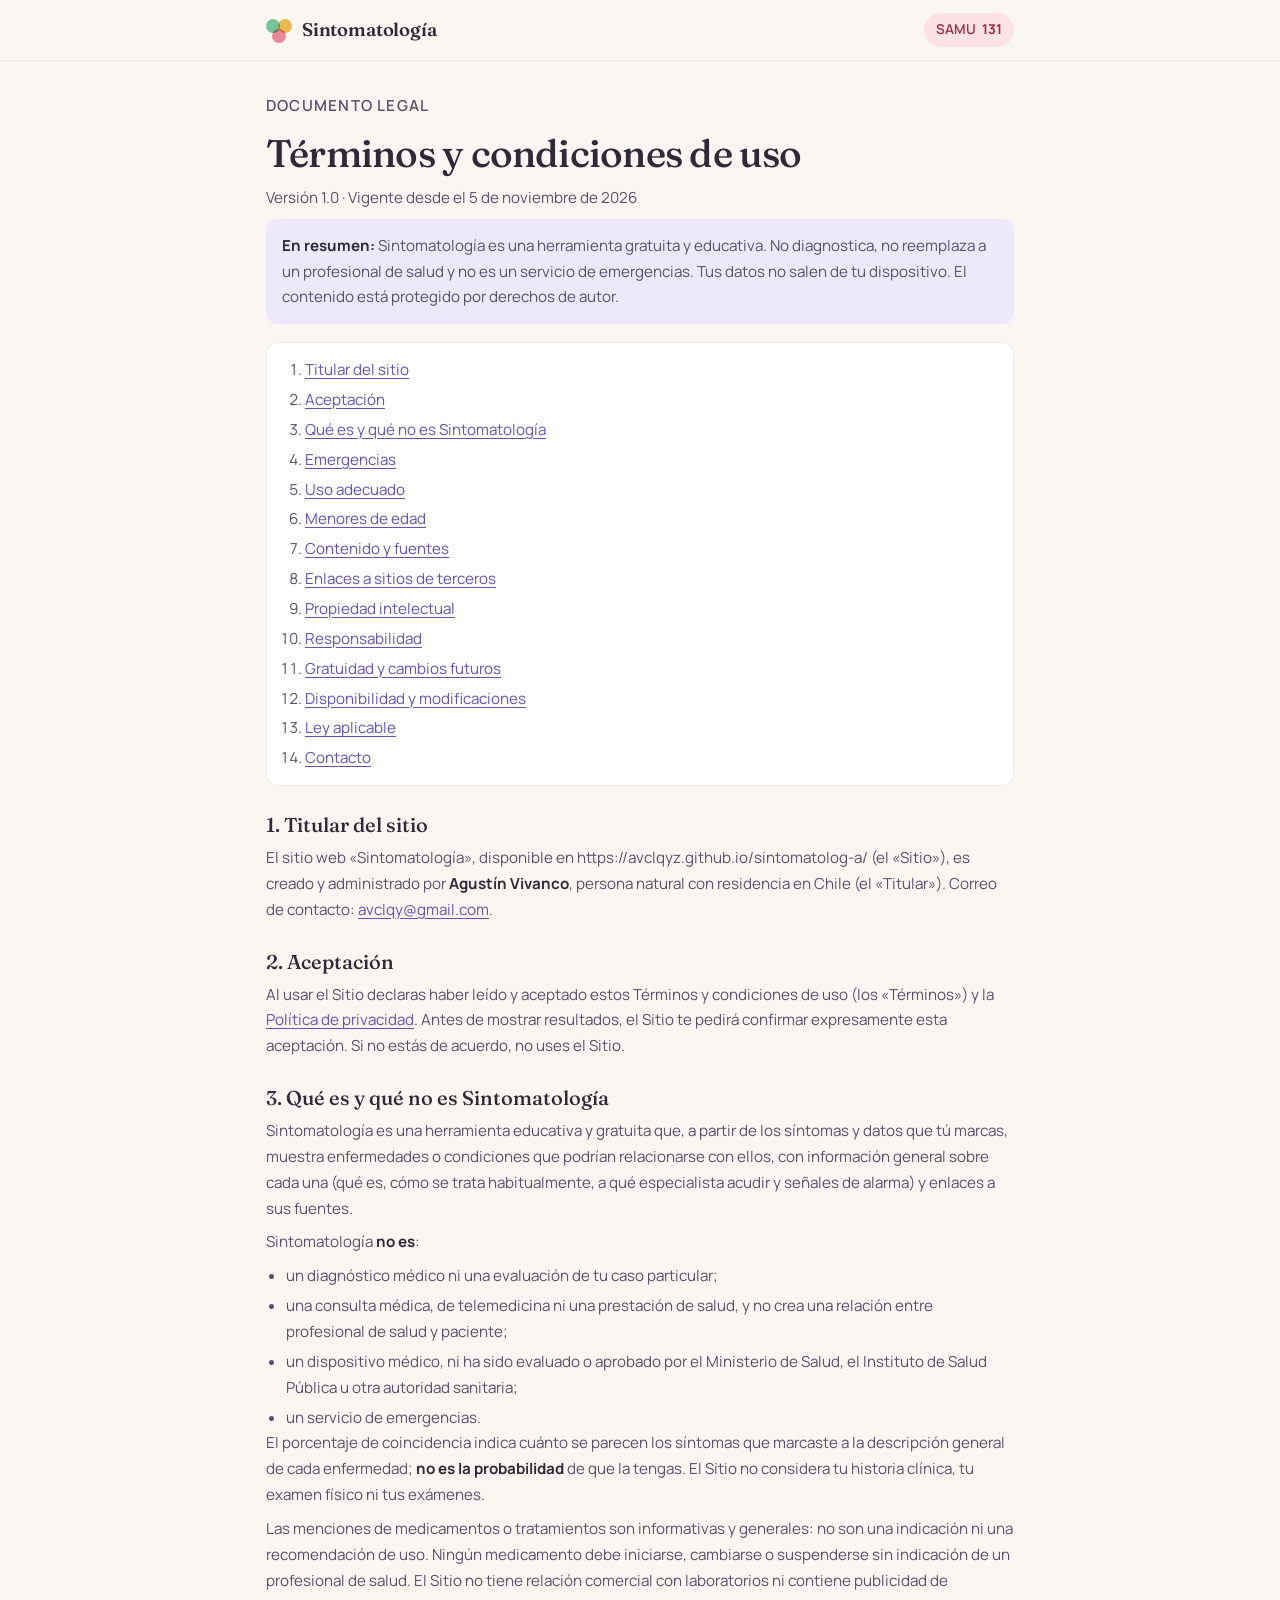
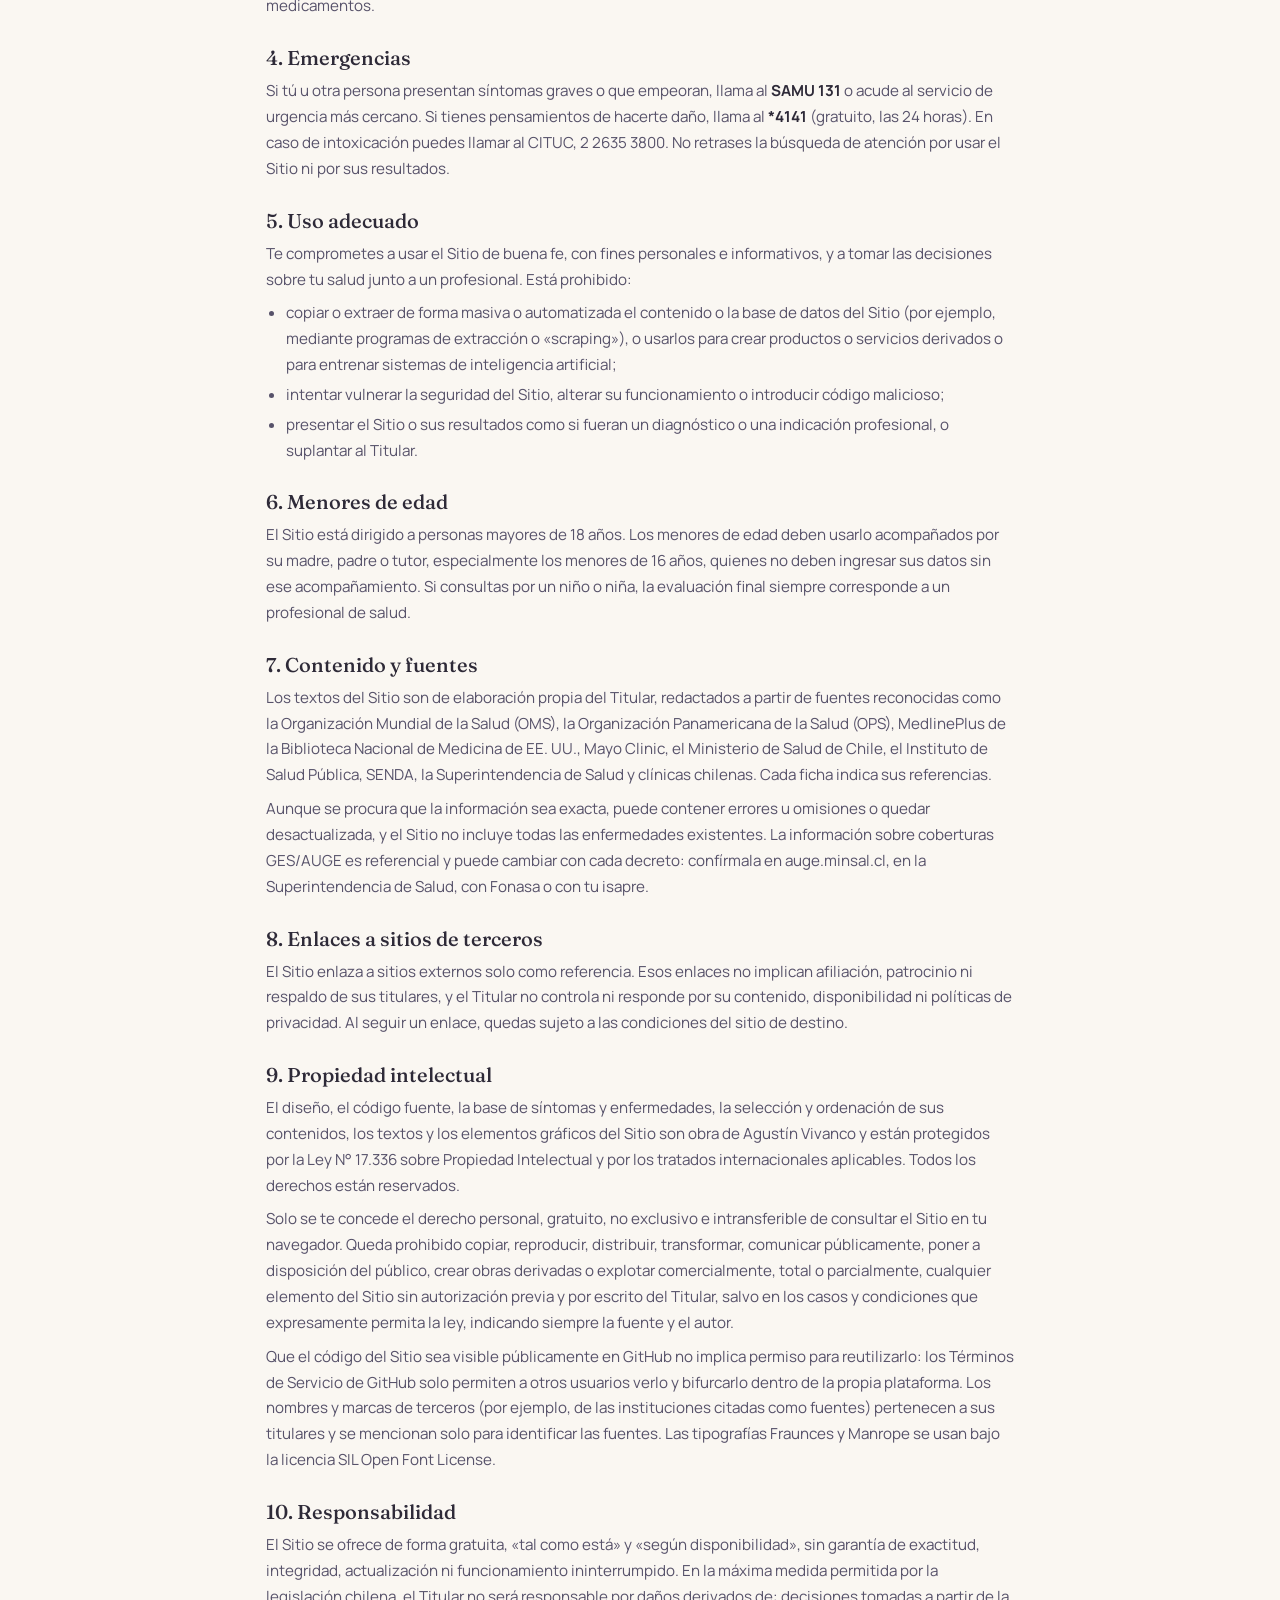
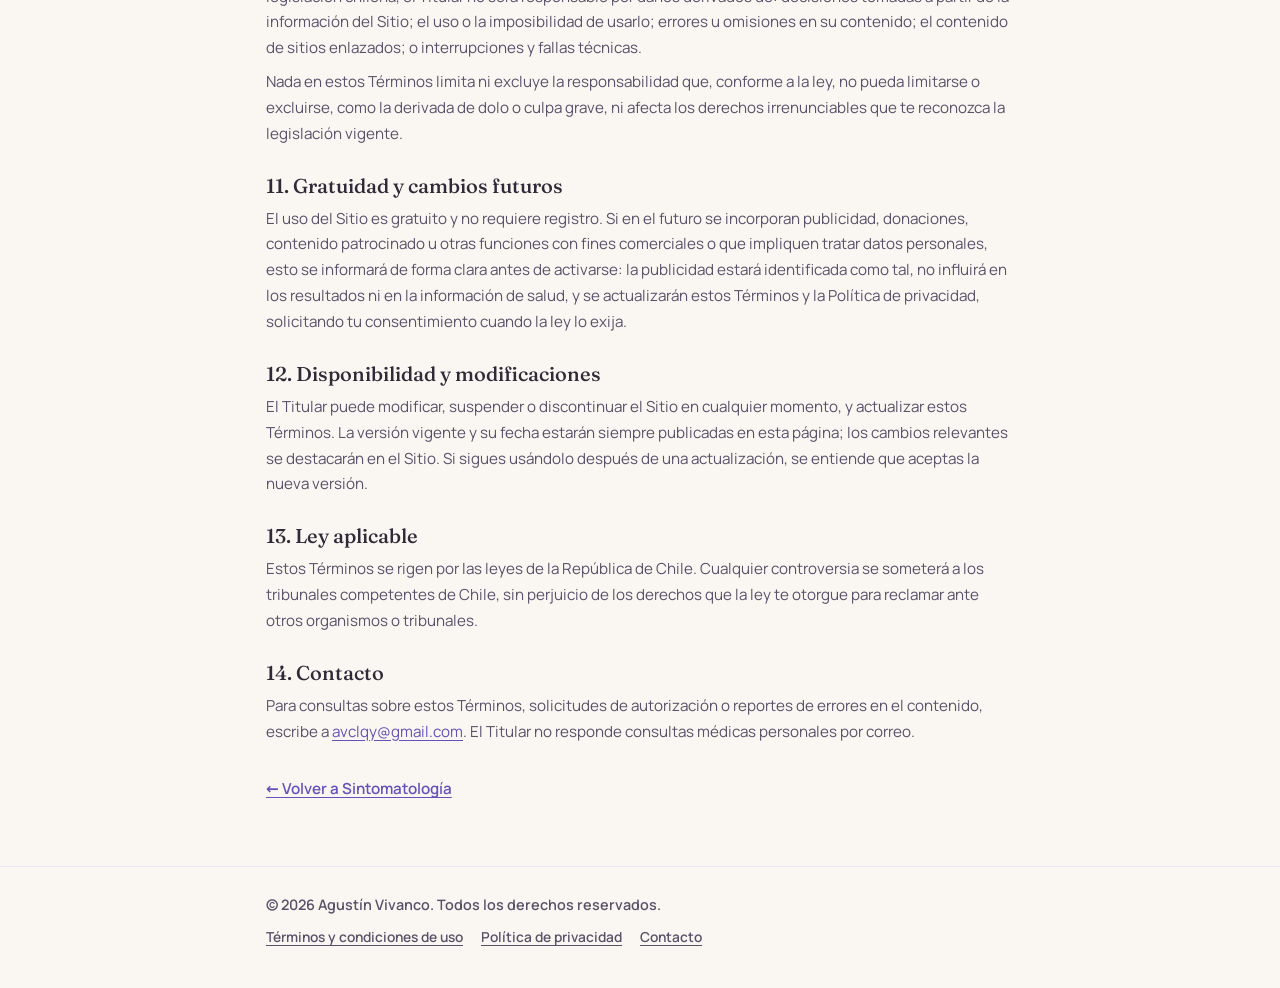
==== terminos.html @ ac4a86c3 "Ampliación a 220 enfermedades y documentación legal completa - 33 síntomas y 37 enfermedades nuevas " ====
<!doctype html>
<html lang="es-CL">
<head>
  <meta charset="utf-8">
  <meta name="viewport" content="width=device-width, initial-scale=1">
  <title>Términos y condiciones de uso · Sintomatología</title>
  <meta name="author" content="Agustín Vivanco">
  <meta name="copyright" content="© 2026 Agustín Vivanco. Todos los derechos reservados.">
  <meta name="description" content="Términos y condiciones de uso del sitio Sintomatología, herramienta educativa de orientación de síntomas.">
  <meta http-equiv="Content-Security-Policy" content="default-src 'self'; script-src 'self'; style-src 'self'; font-src 'self'; img-src 'self' data:; connect-src 'none'; object-src 'none'; base-uri 'none'; form-action 'none'">
  <meta name="referrer" content="no-referrer">
  <link rel="icon" href="favicon.svg" type="image/svg+xml">
  <link rel="stylesheet" href="css/styles.css">
</head>
<body>
  <a class="skip" href="#main">Saltar al contenido</a>
  <header class="top">
    <div class="wrap top-inner">
      <a class="brand" href="./" aria-label="Sintomatología, inicio">
        <span class="brand-mark" aria-hidden="true"><i></i><i></i><i></i></span>
        <span class="brand-name">Sintomatología</span>
      </a>
      <a class="sos" href="tel:131" aria-label="Emergencias: llamar al SAMU 131">SAMU <strong>131</strong></a>
    </div>
  </header>

  <main id="main" class="wrap doc">
    <p class="eyebrow">Documento legal</p>
    <h1>Términos y condiciones de uso</h1>
    <p class="doc-meta">Versión 1.0 · Vigente desde el 5 de noviembre de 2026</p>

    <p class="doc-summary"><strong>En resumen:</strong> Sintomatología es una herramienta gratuita y educativa. No diagnostica, no reemplaza a un profesional de salud y no es un servicio de emergencias. Tus datos no salen de tu dispositivo. El contenido está protegido por derechos de autor.</p>

    <nav class="doc-toc" aria-label="Contenido">
      <ol>
        <li><a href="#titular">Titular del sitio</a></li>
        <li><a href="#aceptacion">Aceptación</a></li>
        <li><a href="#naturaleza">Qué es y qué no es Sintomatología</a></li>
        <li><a href="#emergencias">Emergencias</a></li>
        <li><a href="#uso">Uso adecuado</a></li>
        <li><a href="#menores">Menores de edad</a></li>
        <li><a href="#contenido">Contenido y fuentes</a></li>
        <li><a href="#enlaces">Enlaces a sitios de terceros</a></li>
        <li><a href="#propiedad">Propiedad intelectual</a></li>
        <li><a href="#responsabilidad">Responsabilidad</a></li>
        <li><a href="#gratuidad">Gratuidad y cambios futuros</a></li>
        <li><a href="#modificaciones">Disponibilidad y modificaciones</a></li>
        <li><a href="#ley">Ley aplicable</a></li>
        <li><a href="#contacto">Contacto</a></li>
      </ol>
    </nav>

    <section id="titular">
      <h2>1. Titular del sitio</h2>
      <p>El sitio web «Sintomatología», disponible en https://avclqyz.github.io/sintomatolog-a/ (el «Sitio»), es creado y administrado por <strong>Agustín Vivanco</strong>, persona natural con residencia en Chile (el «Titular»). Correo de contacto: <a href="mailto:avclqy@gmail.com">avclqy@gmail.com</a>.</p>
    </section>

    <section id="aceptacion">
      <h2>2. Aceptación</h2>
      <p>Al usar el Sitio declaras haber leído y aceptado estos Términos y condiciones de uso (los «Términos») y la <a href="privacidad.html">Política de privacidad</a>. Antes de mostrar resultados, el Sitio te pedirá confirmar expresamente esta aceptación. Si no estás de acuerdo, no uses el Sitio.</p>
    </section>

    <section id="naturaleza">
      <h2>3. Qué es y qué no es Sintomatología</h2>
      <p>Sintomatología es una herramienta educativa y gratuita que, a partir de los síntomas y datos que tú marcas, muestra enfermedades o condiciones que podrían relacionarse con ellos, con información general sobre cada una (qué es, cómo se trata habitualmente, a qué especialista acudir y señales de alarma) y enlaces a sus fuentes.</p>
      <p>Sintomatología <strong>no es</strong>:</p>
      <ul>
        <li>un diagnóstico médico ni una evaluación de tu caso particular;</li>
        <li>una consulta médica, de telemedicina ni una prestación de salud, y no crea una relación entre profesional de salud y paciente;</li>
        <li>un dispositivo médico, ni ha sido evaluado o aprobado por el Ministerio de Salud, el Instituto de Salud Pública u otra autoridad sanitaria;</li>
        <li>un servicio de emergencias.</li>
      </ul>
      <p>El porcentaje de coincidencia indica cuánto se parecen los síntomas que marcaste a la descripción general de cada enfermedad; <strong>no es la probabilidad</strong> de que la tengas. El Sitio no considera tu historia clínica, tu examen físico ni tus exámenes.</p>
      <p>Las menciones de medicamentos o tratamientos son informativas y generales: no son una indicación ni una recomendación de uso. Ningún medicamento debe iniciarse, cambiarse o suspenderse sin indicación de un profesional de salud. El Sitio no tiene relación comercial con laboratorios ni contiene publicidad de medicamentos.</p>
    </section>

    <section id="emergencias">
      <h2>4. Emergencias</h2>
      <p>Si tú u otra persona presentan síntomas graves o que empeoran, llama al <strong>SAMU 131</strong> o acude al servicio de urgencia más cercano. Si tienes pensamientos de hacerte daño, llama al <strong>*4141</strong> (gratuito, las 24 horas). En caso de intoxicación puedes llamar al CITUC, 2 2635 3800. No retrases la búsqueda de atención por usar el Sitio ni por sus resultados.</p>
    </section>

    <section id="uso">
      <h2>5. Uso adecuado</h2>
      <p>Te comprometes a usar el Sitio de buena fe, con fines personales e informativos, y a tomar las decisiones sobre tu salud junto a un profesional. Está prohibido:</p>
      <ul>
        <li>copiar o extraer de forma masiva o automatizada el contenido o la base de datos del Sitio (por ejemplo, mediante programas de extracción o «scraping»), o usarlos para crear productos o servicios derivados o para entrenar sistemas de inteligencia artificial;</li>
        <li>intentar vulnerar la seguridad del Sitio, alterar su funcionamiento o introducir código malicioso;</li>
        <li>presentar el Sitio o sus resultados como si fueran un diagnóstico o una indicación profesional, o suplantar al Titular.</li>
      </ul>
    </section>

    <section id="menores">
      <h2>6. Menores de edad</h2>
      <p>El Sitio está dirigido a personas mayores de 18 años. Los menores de edad deben usarlo acompañados por su madre, padre o tutor, especialmente los menores de 16 años, quienes no deben ingresar sus datos sin ese acompañamiento. Si consultas por un niño o niña, la evaluación final siempre corresponde a un profesional de salud.</p>
    </section>

    <section id="contenido">
      <h2>7. Contenido y fuentes</h2>
      <p>Los textos del Sitio son de elaboración propia del Titular, redactados a partir de fuentes reconocidas como la Organización Mundial de la Salud (OMS), la Organización Panamericana de la Salud (OPS), MedlinePlus de la Biblioteca Nacional de Medicina de EE. UU., Mayo Clinic, el Ministerio de Salud de Chile, el Instituto de Salud Pública, SENDA, la Superintendencia de Salud y clínicas chilenas. Cada ficha indica sus referencias.</p>
      <p>Aunque se procura que la información sea exacta, puede contener errores u omisiones o quedar desactualizada, y el Sitio no incluye todas las enfermedades existentes. La información sobre coberturas GES/AUGE es referencial y puede cambiar con cada decreto: confírmala en auge.minsal.cl, en la Superintendencia de Salud, con Fonasa o con tu isapre.</p>
    </section>

    <section id="enlaces">
      <h2>8. Enlaces a sitios de terceros</h2>
      <p>El Sitio enlaza a sitios externos solo como referencia. Esos enlaces no implican afiliación, patrocinio ni respaldo de sus titulares, y el Titular no controla ni responde por su contenido, disponibilidad ni políticas de privacidad. Al seguir un enlace, quedas sujeto a las condiciones del sitio de destino.</p>
    </section>

    <section id="propiedad">
      <h2>9. Propiedad intelectual</h2>
      <p>El diseño, el código fuente, la base de síntomas y enfermedades, la selección y ordenación de sus contenidos, los textos y los elementos gráficos del Sitio son obra de Agustín Vivanco y están protegidos por la Ley N° 17.336 sobre Propiedad Intelectual y por los tratados internacionales aplicables. Todos los derechos están reservados.</p>
      <p>Solo se te concede el derecho personal, gratuito, no exclusivo e intransferible de consultar el Sitio en tu navegador. Queda prohibido copiar, reproducir, distribuir, transformar, comunicar públicamente, poner a disposición del público, crear obras derivadas o explotar comercialmente, total o parcialmente, cualquier elemento del Sitio sin autorización previa y por escrito del Titular, salvo en los casos y condiciones que expresamente permita la ley, indicando siempre la fuente y el autor.</p>
      <p>Que el código del Sitio sea visible públicamente en GitHub no implica permiso para reutilizarlo: los Términos de Servicio de GitHub solo permiten a otros usuarios verlo y bifurcarlo dentro de la propia plataforma. Los nombres y marcas de terceros (por ejemplo, de las instituciones citadas como fuentes) pertenecen a sus titulares y se mencionan solo para identificar las fuentes. Las tipografías Fraunces y Manrope se usan bajo la licencia SIL Open Font License.</p>
    </section>

    <section id="responsabilidad">
      <h2>10. Responsabilidad</h2>
      <p>El Sitio se ofrece de forma gratuita, «tal como está» y «según disponibilidad», sin garantía de exactitud, integridad, actualización ni funcionamiento ininterrumpido. En la máxima medida permitida por la legislación chilena, el Titular no será responsable por daños derivados de: decisiones tomadas a partir de la información del Sitio; el uso o la imposibilidad de usarlo; errores u omisiones en su contenido; el contenido de sitios enlazados; o interrupciones y fallas técnicas.</p>
      <p>Nada en estos Términos limita ni excluye la responsabilidad que, conforme a la ley, no pueda limitarse o excluirse, como la derivada de dolo o culpa grave, ni afecta los derechos irrenunciables que te reconozca la legislación vigente.</p>
    </section>

    <section id="gratuidad">
      <h2>11. Gratuidad y cambios futuros</h2>
      <p>El uso del Sitio es gratuito y no requiere registro. Si en el futuro se incorporan publicidad, donaciones, contenido patrocinado u otras funciones con fines comerciales o que impliquen tratar datos personales, esto se informará de forma clara antes de activarse: la publicidad estará identificada como tal, no influirá en los resultados ni en la información de salud, y se actualizarán estos Términos y la Política de privacidad, solicitando tu consentimiento cuando la ley lo exija.</p>
    </section>

    <section id="modificaciones">
      <h2>12. Disponibilidad y modificaciones</h2>
      <p>El Titular puede modificar, suspender o discontinuar el Sitio en cualquier momento, y actualizar estos Términos. La versión vigente y su fecha estarán siempre publicadas en esta página; los cambios relevantes se destacarán en el Sitio. Si sigues usándolo después de una actualización, se entiende que aceptas la nueva versión.</p>
    </section>

    <section id="ley">
      <h2>13. Ley aplicable</h2>
      <p>Estos Términos se rigen por las leyes de la República de Chile. Cualquier controversia se someterá a los tribunales competentes de Chile, sin perjuicio de los derechos que la ley te otorgue para reclamar ante otros organismos o tribunales.</p>
    </section>

    <section id="contacto">
      <h2>14. Contacto</h2>
      <p>Para consultas sobre estos Términos, solicitudes de autorización o reportes de errores en el contenido, escribe a <a href="mailto:avclqy@gmail.com">avclqy@gmail.com</a>. El Titular no responde consultas médicas personales por correo.</p>
    </section>

    <p class="doc-back"><a href="./">← Volver a Sintomatología</a></p>
  </main>

  <footer class="foot">
    <div class="wrap foot-inner">
      <p class="copyright">© 2026 Agustín Vivanco. Todos los derechos reservados.</p>
      <nav class="legal-links" aria-label="Documentos legales">
        <a href="terminos.html" aria-current="page">Términos y condiciones de uso</a>
        <a href="privacidad.html">Política de privacidad</a>
        <a href="mailto:avclqy@gmail.com">Contacto</a>
      </nav>
    </div>
  </footer>
</body>
</html>
---- css/styles.css ----
/* Sintomatología · estilos
   © 2026 Agustín Vivanco. Todos los derechos reservados.
   Paleta pastel, minimalista, con modo oscuro automático. */


/* Tipografías alojadas en el propio sitio (SIL Open Font License, ver fonts/OFL-*.txt).
   Así ningún dato del visitante se envía a servicios de terceros. */
@font-face { font-family: "Manrope"; font-style: normal; font-weight: 400; font-display: swap; src: url("../fonts/manrope-latin-400-normal.woff2") format("woff2"); }
@font-face { font-family: "Manrope"; font-style: normal; font-weight: 500; font-display: swap; src: url("../fonts/manrope-latin-500-normal.woff2") format("woff2"); }
@font-face { font-family: "Manrope"; font-style: normal; font-weight: 600; font-display: swap; src: url("../fonts/manrope-latin-600-normal.woff2") format("woff2"); }
@font-face { font-family: "Manrope"; font-style: normal; font-weight: 700; font-display: swap; src: url("../fonts/manrope-latin-700-normal.woff2") format("woff2"); }
@font-face { font-family: "Fraunces"; font-style: normal; font-weight: 500; font-display: swap; src: url("../fonts/fraunces-latin-500-normal.woff2") format("woff2"); }
@font-face { font-family: "Fraunces"; font-style: normal; font-weight: 600; font-display: swap; src: url("../fonts/fraunces-latin-600-normal.woff2") format("woff2"); }

:root {
  --bg: #faf7f2;
  --surface: #ffffff;
  --surface-2: #f6f2fb;
  --ink: #2e2a38;
  --ink-2: #57526a;
  --muted: #8a849b;
  --line: #ece7f0;
  --line-2: #e2dcea;
  --focus: #8b78dc;

  --primary: #6551b8;
  --primary-ink: #ffffff;
  --primary-soft: #ece7fb;

  /* gravedad */
  --mint: #e1f4e9; --mint-ink: #2b6a4c; --mint-dot: #7ccaa0;
  --butter: #fdf1cf; --butter-ink: #7a5912; --butter-dot: #eebf54;
  --rose: #fce1e5; --rose-ink: #9a2e45; --rose-dot: #ec8b9e;
  --lav: #ede8fc; --lav-ink: #4f3f99; --lav-dot: #ae9ff0;
  --sky: #e3eefa; --sky-ink: #2b5a88; --sky-dot: #8db7e6;
  --peach: #fde7da; --peach-ink: #8c4a20; --peach-dot: #f2a679;

  --radius: 18px;
  --radius-sm: 12px;
  --shadow: 0 1px 2px rgba(46, 42, 56, .04), 0 8px 24px -12px rgba(46, 42, 56, .12);
  --font: "Manrope", system-ui, -apple-system, "Segoe UI", Roboto, sans-serif;
  --serif: "Fraunces", Georgia, "Times New Roman", serif;
  color-scheme: light;
}

@media (prefers-color-scheme: dark) {
  :root:not([data-theme="light"]) {
    --bg: #1c1b22; --surface: #24232c; --surface-2: #2a2834; --ink: #eeecf4; --ink-2: #c4c0d2; --muted: #9a95ab;
    --line: #33313d; --line-2: #3d3a48; --focus: #b5a7f5;
    --primary: #b9aaf5; --primary-ink: #1c1b22; --primary-soft: #33304a;
    --mint: #1f3a2e; --mint-ink: #a9e3c5; --mint-dot: #6cc596;
    --butter: #3b321b; --butter-ink: #f3d68a; --butter-dot: #e2b44a;
    --rose: #432630; --rose-ink: #f6b6c3; --rose-dot: #e8869a;
    --lav: #312b4b; --lav-ink: #cdc3fb; --lav-dot: #a596ee;
    --sky: #1f3043; --sky-ink: #b2d2f3; --sky-dot: #7fb0e3;
    --peach: #3f2b20; --peach-ink: #f6c3a2; --peach-dot: #ee9e6e;
    --shadow: 0 1px 2px rgba(0, 0, 0, .3), 0 8px 24px -12px rgba(0, 0, 0, .5);
    color-scheme: dark;
  }
}
:root[data-theme="dark"] {
  --bg: #1c1b22; --surface: #24232c; --surface-2: #2a2834; --ink: #eeecf4; --ink-2: #c4c0d2; --muted: #9a95ab;
  --line: #33313d; --line-2: #3d3a48; --focus: #b5a7f5;
  --primary: #b9aaf5; --primary-ink: #1c1b22; --primary-soft: #33304a;
  --mint: #1f3a2e; --mint-ink: #a9e3c5; --mint-dot: #6cc596;
  --butter: #3b321b; --butter-ink: #f3d68a; --butter-dot: #e2b44a;
  --rose: #432630; --rose-ink: #f6b6c3; --rose-dot: #e8869a;
  --lav: #312b4b; --lav-ink: #cdc3fb; --lav-dot: #a596ee;
  --sky: #1f3043; --sky-ink: #b2d2f3; --sky-dot: #7fb0e3;
  --peach: #3f2b20; --peach-ink: #f6c3a2; --peach-dot: #ee9e6e;
  color-scheme: dark;
}

/* ── base */
*, *::before, *::after { box-sizing: border-box; }
html { -webkit-text-size-adjust: 100%; scroll-padding-top: 76px; }
body {
  margin: 0; background: var(--bg); color: var(--ink);
  font: 16px/1.6 var(--font); -webkit-font-smoothing: antialiased;
  overflow-x: hidden;
}
h1, h2, h3, h4 { margin: 0; line-height: 1.25; }
p { margin: 0; }
a { color: var(--primary); text-underline-offset: 3px; }
button { font: inherit; color: inherit; cursor: pointer; }
input { font: inherit; color: inherit; }
:focus-visible { outline: 2px solid var(--focus); outline-offset: 2px; border-radius: 8px; }
[hidden] { display: none !important; }

.wrap { width: 100%; max-width: 780px; margin: 0 auto; padding: 0 16px; }
.skip { position: absolute; left: -999px; top: 8px; background: var(--surface); padding: 8px 12px; border-radius: 8px; z-index: 50; }
.skip:focus { left: 8px; }

/* ── barra superior */
.top {
  position: sticky; top: 0; z-index: 20;
  background: color-mix(in srgb, var(--bg) 85%, transparent);
  backdrop-filter: saturate(1.4) blur(10px); -webkit-backdrop-filter: saturate(1.4) blur(10px);
  border-bottom: 1px solid var(--line);
}
.top-inner { display: flex; align-items: center; justify-content: space-between; height: 60px; }
.brand { display: inline-flex; align-items: center; gap: 10px; text-decoration: none; color: var(--ink); }
.brand-name { font-family: var(--serif); font-weight: 600; font-size: 1.15rem; letter-spacing: -.01em; }
.brand-mark { position: relative; width: 26px; height: 26px; display: inline-block; }
.brand-mark i { position: absolute; width: 14px; height: 14px; border-radius: 50%; mix-blend-mode: multiply; }
.brand-mark i:nth-child(1) { background: var(--mint-dot); left: 0; top: 2px; }
.brand-mark i:nth-child(2) { background: var(--butter-dot); right: 0; top: 2px; }
.brand-mark i:nth-child(3) { background: var(--rose-dot); left: 6px; bottom: 0; }
@media (prefers-color-scheme: dark) { .brand-mark i { mix-blend-mode: normal; opacity: .9; } }
.sos {
  display: inline-flex; align-items: center; gap: 6px; text-decoration: none;
  background: var(--rose); color: var(--rose-ink); font-size: .85rem; font-weight: 600;
  padding: 6px 12px; border-radius: 999px;
}

/* ── hero */
.hero { padding: 40px 0 24px; }
.eyebrow { font-size: .78rem; font-weight: 600; letter-spacing: .08em; text-transform: uppercase; color: var(--muted); margin-bottom: 10px; }
.hero h1 { font-family: var(--serif); font-weight: 500; font-size: clamp(2rem, 6vw, 2.9rem); letter-spacing: -.02em; }
.lead { margin-top: 12px; font-size: 1.08rem; color: var(--ink-2); max-width: 46ch; }
.hero-stats { margin-top: 10px; font-size: .84rem; color: var(--muted); }
.notice { margin-top: 18px; display: inline-block; font-size: .88rem; color: var(--ink-2); background: var(--surface-2); padding: 8px 14px; border-radius: 14px; }
.notice span { color: var(--rose-dot); margin-right: 6px; }
.notice a + a { margin-left: 6px; }

/* ── tarjetas */
.card {
  background: var(--surface); border: 1px solid var(--line); border-radius: var(--radius);
  padding: 22px; margin-top: 16px; box-shadow: var(--shadow);
}
.card-head { display: flex; align-items: center; gap: 12px; margin-bottom: 18px; flex-wrap: wrap; }
.card-head h2 { font-family: var(--serif); font-weight: 500; font-size: 1.35rem; }
.step {
  width: 30px; height: 30px; border-radius: 50%; display: inline-grid; place-items: center;
  background: var(--primary-soft); color: var(--lav-ink); font-weight: 700; font-size: .9rem;
}
.opt { font-size: .8rem; color: var(--muted); }

/* ── perfil */
.grid { display: grid; grid-template-columns: minmax(0, 1fr) minmax(0, 2fr); gap: 16px 18px; }
.field { display: flex; flex-direction: column; gap: 8px; min-width: 0; }
.field.full { grid-column: 1 / -1; }
.label { font-size: .85rem; font-weight: 600; color: var(--ink-2); }
input[type="number"] {
  width: 100%; height: 44px; padding: 0 14px; border-radius: var(--radius-sm);
  border: 1px solid var(--line-2); background: var(--surface); -moz-appearance: textfield;
}
input[type="number"]::-webkit-inner-spin-button { -webkit-appearance: none; }
.seg { display: flex; flex-wrap: wrap; gap: 6px; }
.seg button {
  flex: 1 1 auto; min-height: 44px; padding: 8px 14px; border-radius: var(--radius-sm);
  border: 1px solid var(--line-2); background: var(--surface); color: var(--ink-2); font-weight: 500; font-size: .92rem;
  transition: background .15s, border-color .15s, color .15s;
}
.seg button:hover { border-color: var(--lav-dot); }
.seg button[aria-pressed="true"] { background: var(--lav); border-color: var(--lav-dot); color: var(--lav-ink); font-weight: 600; }
.note { margin-top: 14px; font-size: .85rem; color: var(--sky-ink); background: var(--sky); padding: 10px 14px; border-radius: var(--radius-sm); }

/* ── buscador */
.search { position: relative; }
.search-icon { position: absolute; left: 14px; top: 50%; width: 20px; height: 20px; transform: translateY(-50%); fill: none; stroke: var(--muted); stroke-width: 2; stroke-linecap: round; pointer-events: none; }
#buscar {
  width: 100%; height: 52px; padding: 0 16px 0 44px; border-radius: 14px;
  border: 1px solid var(--line-2); background: var(--surface-2); font-size: 1rem;
  transition: border-color .15s, background .15s;
}
#buscar:focus { outline: none; border-color: var(--focus); background: var(--surface); box-shadow: 0 0 0 4px color-mix(in srgb, var(--focus) 20%, transparent); }
#buscar::placeholder { color: var(--muted); }
#sugerencias {
  position: absolute; left: 0; right: 0; top: calc(100% + 6px); z-index: 10;
  list-style: none; margin: 0; padding: 6px; background: var(--surface);
  border: 1px solid var(--line-2); border-radius: 14px; box-shadow: var(--shadow);
  max-height: 340px; overflow-y: auto;
}
.sug { display: flex; align-items: center; gap: 10px; padding: 10px 12px; border-radius: 10px; cursor: pointer; }
.sug.active, .sug:hover { background: var(--surface-2); }
.sug-name { flex: 1; min-width: 0; }
.sug-meta { font-size: .78rem; color: var(--muted); white-space: nowrap; }
.sug-empty { padding: 12px; color: var(--muted); font-size: .9rem; }

/* ── leyenda y puntos de gravedad */
.legend { display: flex; flex-wrap: wrap; gap: 14px; margin: 14px 2px 0; font-size: .8rem; color: var(--ink-2); }
.lg { display: inline-flex; align-items: center; gap: 6px; }
.dot { width: 10px; height: 10px; border-radius: 50%; flex: none; background: var(--muted); }
.sev-1 .dot { background: var(--mint-dot); }
.sev-2 .dot { background: var(--butter-dot); }
.sev-3 .dot { background: var(--rose-dot); }
.sev-0 .dot { background: var(--lav-dot); }

.subhint { margin: 20px 2px 10px; font-size: .82rem; color: var(--muted); }

/* ── zonas */
.zones { display: flex; gap: 6px; overflow-x: auto; padding-bottom: 6px; scrollbar-width: thin; -webkit-overflow-scrolling: touch; }
@media (min-width: 621px) { .zones { flex-wrap: wrap; overflow: visible; } }
@media (max-width: 620px) { .zones { -webkit-mask-image: linear-gradient(90deg, #000 88%, transparent); mask-image: linear-gradient(90deg, #000 88%, transparent); padding-right: 24px; } }
.zone {
  flex: none; display: inline-flex; align-items: center; gap: 6px; min-height: 38px;
  padding: 6px 14px; border-radius: 999px; border: 1px solid var(--line-2); background: transparent; color: var(--ink-2);
  font-size: .86rem; font-weight: 500; white-space: nowrap;
}
.zone[aria-selected="true"] { background: var(--ink); color: var(--bg); border-color: var(--ink); }
.zone-count { min-width: 20px; height: 20px; padding: 0 6px; border-radius: 999px; background: var(--lav); color: var(--lav-ink); font-size: .72rem; font-weight: 700; display: inline-grid; place-items: center; }

/* ── pastillas de síntomas */
.pills { display: flex; flex-wrap: wrap; gap: 8px; margin-top: 12px; }
.pill {
  display: inline-flex; align-items: center; gap: 8px; min-height: 40px; max-width: 100%;
  padding: 8px 12px; border-radius: 12px; border: 1px solid var(--line-2); background: var(--surface);
  font-size: .9rem; text-align: left; line-height: 1.3; transition: background .15s, border-color .15s, transform .1s;
}
.pill:active { transform: scale(.98); }
.pill-check { color: var(--muted); font-weight: 600; margin-left: 2px; }
.pill.sev-1[aria-pressed="true"] { background: var(--mint); border-color: var(--mint-dot); color: var(--mint-ink); }
.pill.sev-2[aria-pressed="true"] { background: var(--butter); border-color: var(--butter-dot); color: var(--butter-ink); }
.pill.sev-3[aria-pressed="true"] { background: var(--rose); border-color: var(--rose-dot); color: var(--rose-ink); }
.pill.sev-0[aria-pressed="true"] { background: var(--lav); border-color: var(--lav-dot); color: var(--lav-ink); }
.pill[aria-pressed="true"] .pill-check { color: inherit; }
.pill:hover { border-color: var(--muted); }

/* ── seleccionados */
.selected-wrap { margin-top: 22px; padding-top: 18px; border-top: 1px dashed var(--line-2); }
.selected-title { font-size: .95rem; font-weight: 700; margin-bottom: 10px; }
.selected-title span { color: var(--muted); font-weight: 500; }
.sel-empty { font-size: .88rem; color: var(--muted); }
.selected { display: flex; flex-direction: column; gap: 8px; }
.sel {
  display: grid; grid-template-columns: auto minmax(0, 1fr) auto auto; align-items: center; gap: 10px 12px;
  padding: 10px 10px 10px 14px; border-radius: 14px; border: 1px solid transparent;
  animation: pop .18s ease-out;
}
.sel.sev-1 { background: var(--mint); border-color: color-mix(in srgb, var(--mint-dot) 45%, transparent); }
.sel.sev-2 { background: var(--butter); border-color: color-mix(in srgb, var(--butter-dot) 45%, transparent); }
.sel.sev-3 { background: var(--rose); border-color: color-mix(in srgb, var(--rose-dot) 45%, transparent); }
.sel.sev-0 { background: var(--lav); border-color: color-mix(in srgb, var(--lav-dot) 45%, transparent); }
.sel-main { display: flex; flex-direction: column; min-width: 0; }
.sel-name { font-weight: 600; font-size: .92rem; line-height: 1.3; }
.sel-sev { font-size: .74rem; opacity: .75; }
.sel.sev-1 .sel-main { color: var(--mint-ink); }
.sel.sev-2 .sel-main { color: var(--butter-ink); }
.sel.sev-3 .sel-main { color: var(--rose-ink); }
.sel.sev-0 .sel-main { color: var(--lav-ink); }
.ctx-tag { font-size: .76rem; color: var(--lav-ink); opacity: .8; }
.intensity { display: inline-flex; background: color-mix(in srgb, var(--surface) 75%, transparent); border-radius: 10px; padding: 3px; gap: 2px; }
.int {
  display: inline-flex; align-items: center; gap: 6px; border: 0; background: transparent; border-radius: 8px;
  padding: 6px 9px; font-size: .78rem; font-weight: 500; color: var(--ink-2); min-height: 32px;
}
.int[aria-checked="true"] { background: var(--surface); color: var(--ink); font-weight: 700; box-shadow: 0 1px 3px rgba(0, 0, 0, .08); }
.bars { display: inline-flex; align-items: flex-end; gap: 2px; height: 12px; }
.bars i { width: 3px; border-radius: 2px; background: var(--line-2); }
.bars i:nth-child(1) { height: 5px; } .bars i:nth-child(2) { height: 8px; } .bars i:nth-child(3) { height: 12px; }
.int-1 .bars i:nth-child(-n+1), .int-2 .bars i:nth-child(-n+2), .int-3 .bars i:nth-child(-n+3) { background: var(--ink-2); }
.x { width: 32px; height: 32px; border-radius: 50%; border: 0; background: transparent; font-size: 1.3rem; line-height: 1; color: var(--ink-2); }
.x:hover { background: color-mix(in srgb, var(--surface) 70%, transparent); }

/* ── acciones */
.actions { display: flex; gap: 10px; margin-top: 18px; flex-wrap: wrap; }
.btn {
  min-height: 48px; padding: 0 22px; border-radius: 14px; border: 1px solid transparent; font-weight: 600; font-size: .98rem;
  transition: transform .1s, background .15s, opacity .15s;
}
.btn:active { transform: translateY(1px); }
.btn.primary { background: var(--primary); color: var(--primary-ink); flex: 1 1 240px; box-shadow: 0 6px 18px -8px color-mix(in srgb, var(--primary) 70%, transparent); }
.btn.primary:disabled { opacity: .45; cursor: not-allowed; box-shadow: none; }
.btn.ghost { background: transparent; border-color: var(--line-2); color: var(--ink-2); }
.btn.soft { background: var(--lav); color: var(--lav-ink); }

/* ── resultados */
.results { margin-top: 28px; outline: none; }
.results-head h2 { font-family: var(--serif); font-weight: 500; font-size: 1.7rem; }
.results-head p { margin-top: 6px; color: var(--ink-2); font-size: .92rem; }
.alert { margin-top: 16px; padding: 16px 18px; border-radius: var(--radius); display: flex; flex-direction: column; gap: 6px; }
.alert strong { font-size: 1rem; }
.alert p { font-size: .92rem; }
.alert a { color: inherit; font-weight: 700; }
.alert-red { background: var(--rose); color: var(--rose-ink); border: 1px solid color-mix(in srgb, var(--rose-dot) 50%, transparent); }
.alert-lav { background: var(--lav); color: var(--lav-ink); border: 1px solid color-mix(in srgb, var(--lav-dot) 50%, transparent); }

.summary { margin-top: 16px; padding: 16px 18px; border-radius: var(--radius); display: grid; gap: 2px; }
.summary-label { font-size: .74rem; letter-spacing: .06em; text-transform: uppercase; font-weight: 700; opacity: .75; }
.summary strong { font-family: var(--serif); font-weight: 600; font-size: 1.25rem; }
.summary p { font-size: .92rem; }
.summary.urg-1 { background: var(--mint); color: var(--mint-ink); }
.summary.urg-2 { background: var(--sky); color: var(--sky-ink); }
.summary.urg-3 { background: var(--butter); color: var(--butter-ink); }
.summary.urg-4 { background: var(--peach); color: var(--peach-ink); }
.summary.urg-5 { background: var(--rose); color: var(--rose-ink); }

.cond-list { display: flex; flex-direction: column; gap: 10px; margin-top: 16px; }
.cond {
  background: var(--surface); border: 1px solid var(--line); border-radius: var(--radius); box-shadow: var(--shadow);
  overflow: hidden; animation: rise .35s ease-out both; animation-delay: calc(var(--i, 0) * 45ms);
  border-left: 5px solid var(--line-2);
}
.cond.urg-1 { border-left-color: var(--mint-dot); }
.cond.urg-2 { border-left-color: var(--sky-dot); }
.cond.urg-3 { border-left-color: var(--butter-dot); }
.cond.urg-4 { border-left-color: var(--peach-dot); }
.cond.urg-5 { border-left-color: var(--rose-dot); }
.cond-head { width: 100%; text-align: left; background: transparent; border: 0; padding: 16px 18px; display: grid; gap: 10px; }
.cond-top { display: flex; align-items: flex-start; justify-content: space-between; gap: 12px; }
.cond-title { min-width: 0; }
.cond-title h3 { font-size: 1.08rem; font-weight: 700; }
.cond-alt { display: block; font-size: .84rem; color: var(--muted); margin-top: 2px; }
.badge { flex: none; font-size: .74rem; font-weight: 700; padding: 5px 10px; border-radius: 999px; white-space: nowrap; }
.badge.urg-1 { background: var(--mint); color: var(--mint-ink); }
.badge.urg-2 { background: var(--sky); color: var(--sky-ink); }
.badge.urg-3 { background: var(--butter); color: var(--butter-ink); }
.badge.urg-4 { background: var(--peach); color: var(--peach-ink); }
.badge.urg-5 { background: var(--rose); color: var(--rose-ink); }
.meter-row { display: flex; align-items: center; gap: 12px; }
.meter { flex: 1; height: 8px; border-radius: 999px; background: var(--surface-2); overflow: hidden; }
.meter span { display: block; height: 100%; border-radius: inherit; background: linear-gradient(90deg, var(--lav-dot), var(--primary)); transform-origin: left; animation: grow .6s ease-out both; }
.pct { font-size: .82rem; font-weight: 600; color: var(--ink-2); white-space: nowrap; font-variant-numeric: tabular-nums; }
.more { font-size: .82rem; font-weight: 600; color: var(--primary); display: inline-flex; align-items: center; gap: 6px; }
.more::after { content: ""; width: 7px; height: 7px; border-right: 2px solid currentColor; border-bottom: 2px solid currentColor; transform: rotate(45deg) translateY(-2px); transition: transform .2s; }
.cond-head[aria-expanded="true"] .more { font-size: 0; }
.cond-head[aria-expanded="true"] .more::before { content: "Ocultar detalle"; font-size: .82rem; }
.cond-head[aria-expanded="true"] .more::after { transform: rotate(-135deg) translateY(-1px); }
.cond.compact .cond-head { gap: 6px; padding: 14px 18px; }

.cond-body { padding: 0 18px 18px; display: grid; gap: 14px; border-top: 1px solid var(--line); padding-top: 16px; }
.why { background: var(--surface-2); padding: 12px 14px; border-radius: var(--radius-sm); display: grid; gap: 8px; }
.why-label { font-size: .8rem; font-weight: 600; color: var(--ink-2); }
.why-against, .why-notes { font-size: .82rem; color: var(--ink-2); }
.chips { display: flex; flex-wrap: wrap; gap: 6px; }
.chip { display: inline-flex; align-items: center; gap: 6px; font-size: .8rem; padding: 4px 10px; border-radius: 999px; background: var(--surface); border: 1px solid var(--line-2); }
.nota { font-size: .9rem; background: var(--butter); color: var(--butter-ink); padding: 10px 14px; border-radius: var(--radius-sm); }
.block h4 { font-size: .8rem; letter-spacing: .05em; text-transform: uppercase; color: var(--muted); font-weight: 700; margin-bottom: 4px; }
.block p { font-size: .95rem; color: var(--ink); }
.ges { font-size: .88rem; background: var(--sky); color: var(--sky-ink); padding: 10px 14px; border-radius: var(--radius-sm); }
.warn { background: var(--rose); padding: 12px 14px; border-radius: var(--radius-sm); }
.warn h4 { color: var(--rose-ink); opacity: .85; }
.warn p { color: var(--rose-ink); }
.src-list { margin: 0; padding-left: 18px; font-size: .86rem; display: grid; gap: 4px; }
.src-list a { overflow-wrap: anywhere; }
.src-org { color: var(--muted); }

.extra { margin-top: 18px; }
.extra summary { cursor: pointer; font-weight: 600; color: var(--ink-2); padding: 8px 2px; list-style: none; }
.extra summary::-webkit-details-marker { display: none; }
.extra summary::before { content: "+ "; color: var(--primary); }
.extra[open] summary::before { content: "− "; }
.empty-results { margin-top: 16px; padding: 18px; border-radius: var(--radius); background: var(--surface-2); color: var(--ink-2); }
.results-actions { display: flex; flex-wrap: wrap; align-items: center; gap: 10px; margin-top: 20px; }
.copy-ok { font-size: .86rem; color: var(--mint-ink); font-weight: 600; }
.disclaimer { margin-top: 16px; font-size: .82rem; color: var(--muted); }

/* ── ayuda y método */
.help { margin-top: 40px; }
.help h2, .method h2 { font-family: var(--serif); font-weight: 500; font-size: 1.25rem; }
.help-list { list-style: none; margin: 14px 0 0; padding: 0; display: grid; grid-template-columns: repeat(auto-fit, minmax(210px, 1fr)); gap: 8px; }
.help-list a { display: flex; flex-direction: column; gap: 2px; padding: 12px 14px; border-radius: var(--radius-sm); background: var(--surface-2); text-decoration: none; color: var(--ink); height: 100%; }
.help-list a:hover { background: var(--lav); }
.help-list strong { font-size: 1.1rem; font-variant-numeric: tabular-nums; }
.help-list span { font-size: .82rem; color: var(--ink-2); }
.help-list li:first-child a { background: var(--rose); color: var(--rose-ink); }
.help-list li:first-child span { color: var(--rose-ink); opacity: .85; }
.help-note { margin-top: 12px; font-size: .86rem; color: var(--ink-2); }

.method summary { cursor: pointer; list-style: none; display: flex; align-items: center; justify-content: space-between; gap: 12px; }
.method summary::-webkit-details-marker { display: none; }
.method summary::after { content: "+"; font-size: 1.4rem; color: var(--primary); line-height: 1; }
.method[open] summary::after { content: "−"; }
.method-body { margin-top: 14px; display: grid; gap: 12px; font-size: .93rem; color: var(--ink-2); }
.method-body strong { color: var(--ink); }
.tag { display: inline-block; padding: 1px 8px; border-radius: 999px; font-size: .82rem; font-weight: 600; }
.tag.sev-1 { background: var(--mint); color: var(--mint-ink); }
.tag.sev-2 { background: var(--butter); color: var(--butter-ink); }
.tag.sev-3 { background: var(--rose); color: var(--rose-ink); }
.tag.sev-0 { background: var(--lav); color: var(--lav-ink); }
.muted { color: var(--muted); font-size: .84rem; }

.foot { margin-top: 40px; padding: 26px 0 40px; border-top: 1px solid var(--line); font-size: .82rem; color: var(--muted); }
.foot-inner { display: grid; gap: 6px; }
.legal-links { display: flex; flex-wrap: wrap; gap: 6px 18px; margin-top: 4px; }
.legal-links a { color: var(--ink-2); font-weight: 600; font-size: .86rem; }
.legal-date { margin-top: 6px; font-style: italic; }

/* ── aceptación de términos y aviso de alarma */
.consent { margin-top: 18px; padding: 14px 16px; border-radius: var(--radius-sm); background: var(--surface); border: 1px solid var(--line-2); }
.consent-label { display: flex; gap: 12px; align-items: flex-start; font-size: .88rem; color: var(--ink-2); cursor: pointer; }
.consent-label input { flex: none; width: 20px; height: 20px; margin: 2px 0 0; accent-color: var(--primary); cursor: pointer; }
.consent-label a { font-weight: 600; }
.analizar-hint { margin-top: 8px; font-size: .8rem; color: var(--muted); }
.sel-alarma { margin-top: 12px; padding: 12px 14px; border-radius: var(--radius-sm); background: var(--rose); color: var(--rose-ink); font-size: .88rem; border: 1px solid color-mix(in srgb, var(--rose-dot) 50%, transparent); }
.sel-alarma a { color: inherit; font-weight: 700; }

/* ── páginas legales */
.doc { padding-top: 32px; padding-bottom: 24px; }
.doc h1 { font-family: var(--serif); font-weight: 500; font-size: clamp(1.8rem, 5vw, 2.4rem); letter-spacing: -.02em; }
.doc-meta { margin-top: 8px; font-size: .84rem; color: var(--muted); }
.doc-summary { margin-top: 18px; padding: 14px 16px; border-radius: var(--radius-sm); background: var(--lav); color: var(--lav-ink); font-size: .92rem; }
.doc-toc { margin-top: 18px; padding: 14px 18px; border-radius: var(--radius-sm); background: var(--surface); border: 1px solid var(--line); }
.doc-toc ol { margin: 0; padding-left: 20px; display: grid; gap: 4px; font-size: .9rem; }
.doc section { margin-top: 26px; }
.doc h2 { font-family: var(--serif); font-weight: 500; font-size: 1.25rem; margin-bottom: 8px; scroll-margin-top: 76px; }
.doc p, .doc li { font-size: .95rem; color: var(--ink-2); line-height: 1.7; }
.doc p + p { margin-top: 8px; }
.doc ul { margin: 8px 0 0; padding-left: 20px; display: grid; gap: 4px; }
.doc strong { color: var(--ink); }
.doc-back { margin-top: 32px; font-weight: 600; }
.foot .copyright { color: var(--ink-2); font-weight: 600; font-size: .9rem; }
.legal { margin-top: 14px; padding-top: 16px; border-top: 1px dashed var(--line-2); display: grid; gap: 8px; max-width: 72ch; }
.legal h2 { font-family: var(--serif); font-weight: 500; font-size: 1.05rem; color: var(--ink-2); }
.legal h3 { margin-top: 6px; font-size: .74rem; letter-spacing: .06em; text-transform: uppercase; font-weight: 700; color: var(--ink-2); }
.legal p { font-size: .8rem; line-height: 1.6; color: var(--muted); }
.legal a { color: var(--ink-2); }

/* ── animaciones */
@keyframes pop { from { opacity: 0; transform: scale(.98); } to { opacity: 1; transform: none; } }
@keyframes rise { from { opacity: 0; transform: translateY(6px); } to { opacity: 1; transform: none; } }
@keyframes grow { from { transform: scaleX(0); } to { transform: scaleX(1); } }
@media (prefers-reduced-motion: reduce) { *, *::before, *::after { animation: none !important; transition: none !important; } }

/* ── móvil */
@media (max-width: 620px) {
  .hero { padding-top: 28px; }
  .card { padding: 18px 16px; }
  .grid { grid-template-columns: minmax(0, 1fr); }
  .sel { grid-template-columns: auto minmax(0, 1fr) auto; }
  .sel .intensity, .sel .ctx-tag { grid-column: 2 / -1; grid-row: 2; justify-self: start; }
  .sel .x { grid-column: 3; grid-row: 1; }
  .cond-top { flex-direction: column; gap: 8px; }
  .actions { position: sticky; bottom: 0; z-index: 15; margin-left: -16px; margin-right: -16px; padding: 12px 16px calc(12px + env(safe-area-inset-bottom)); background: color-mix(in srgb, var(--bg) 88%, transparent); backdrop-filter: blur(8px); -webkit-backdrop-filter: blur(8px); border-top: 1px solid var(--line); }
  .actions { flex-wrap: nowrap; }
  .btn.primary { flex: 1 1 auto; min-width: 0; }
  .btn.ghost { flex: 0 0 auto; padding: 0 16px; }
}

/* ── impresión */
@media print {
  .top, .actions, .help, .method, .results-actions { display: none !important; }
  body { background: #fff; }
  .card, .cond { box-shadow: none; }
  .cond-body { display: grid !important; }
}
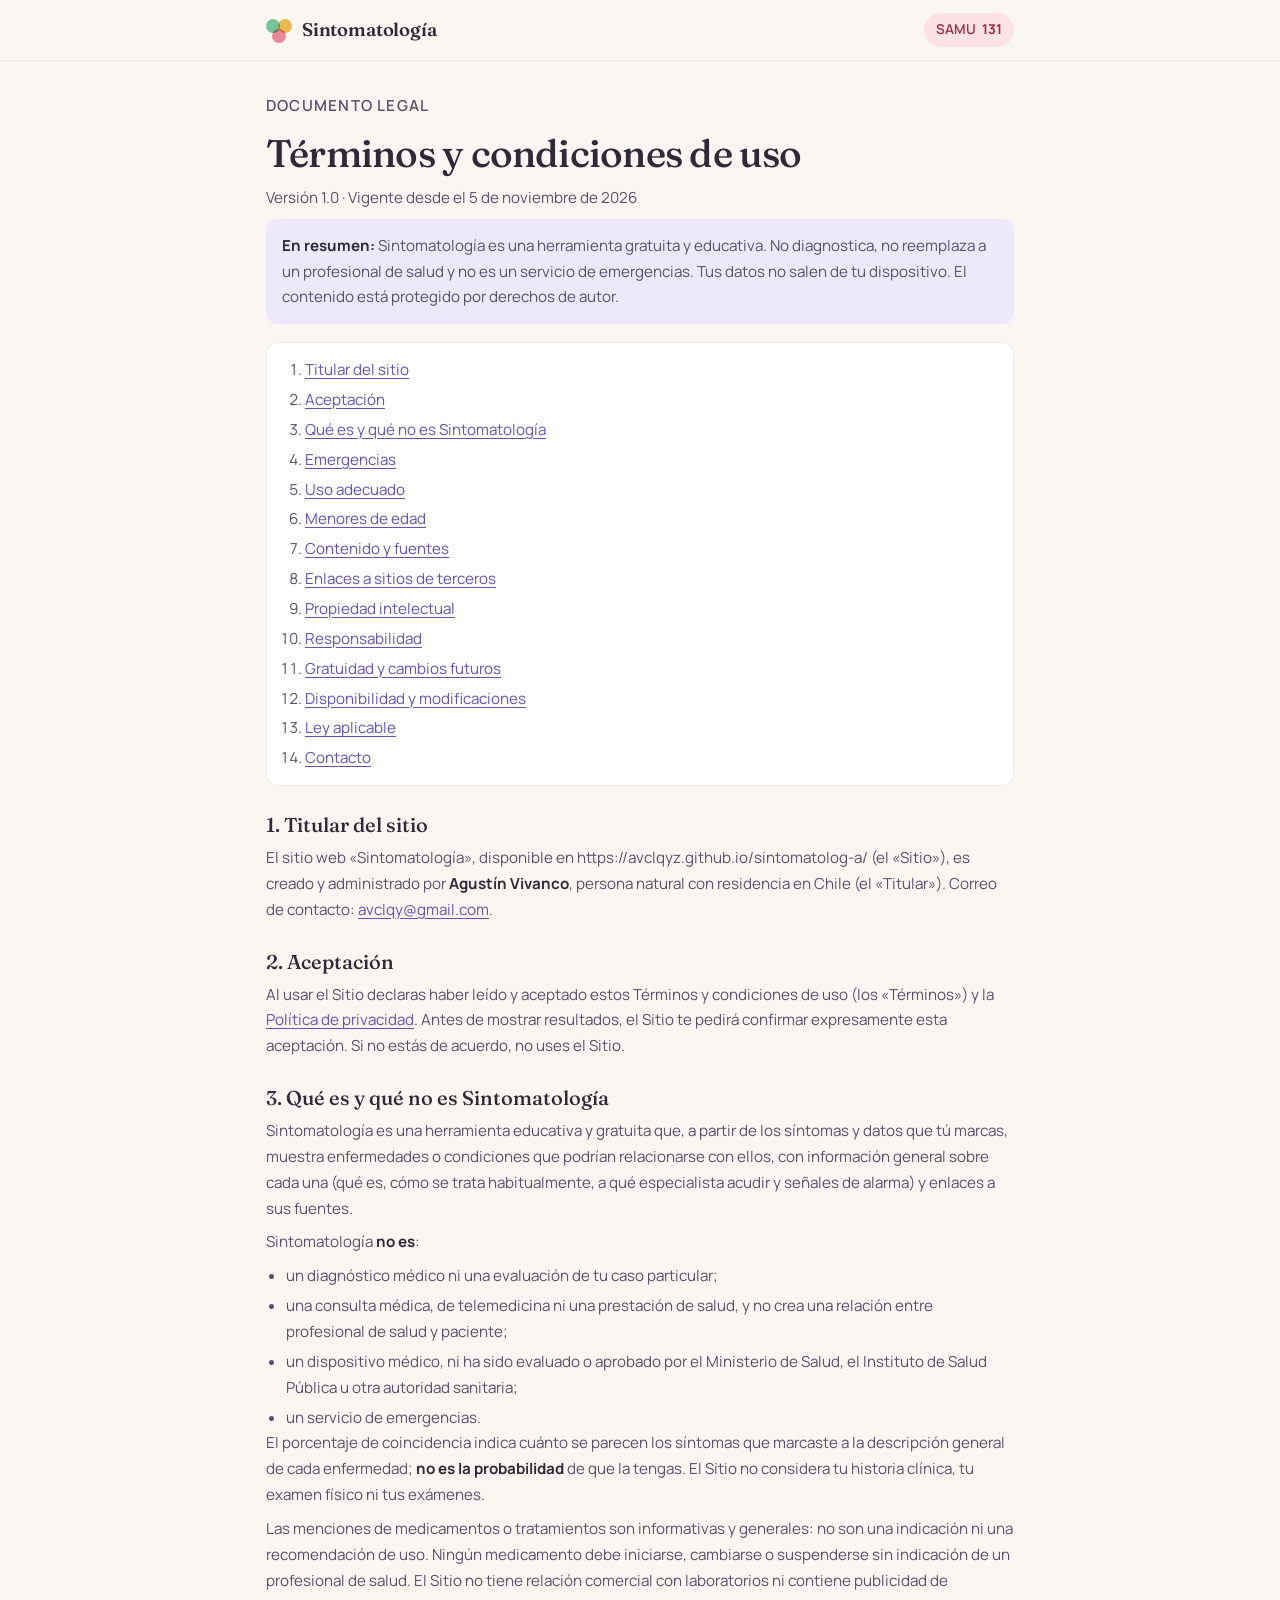
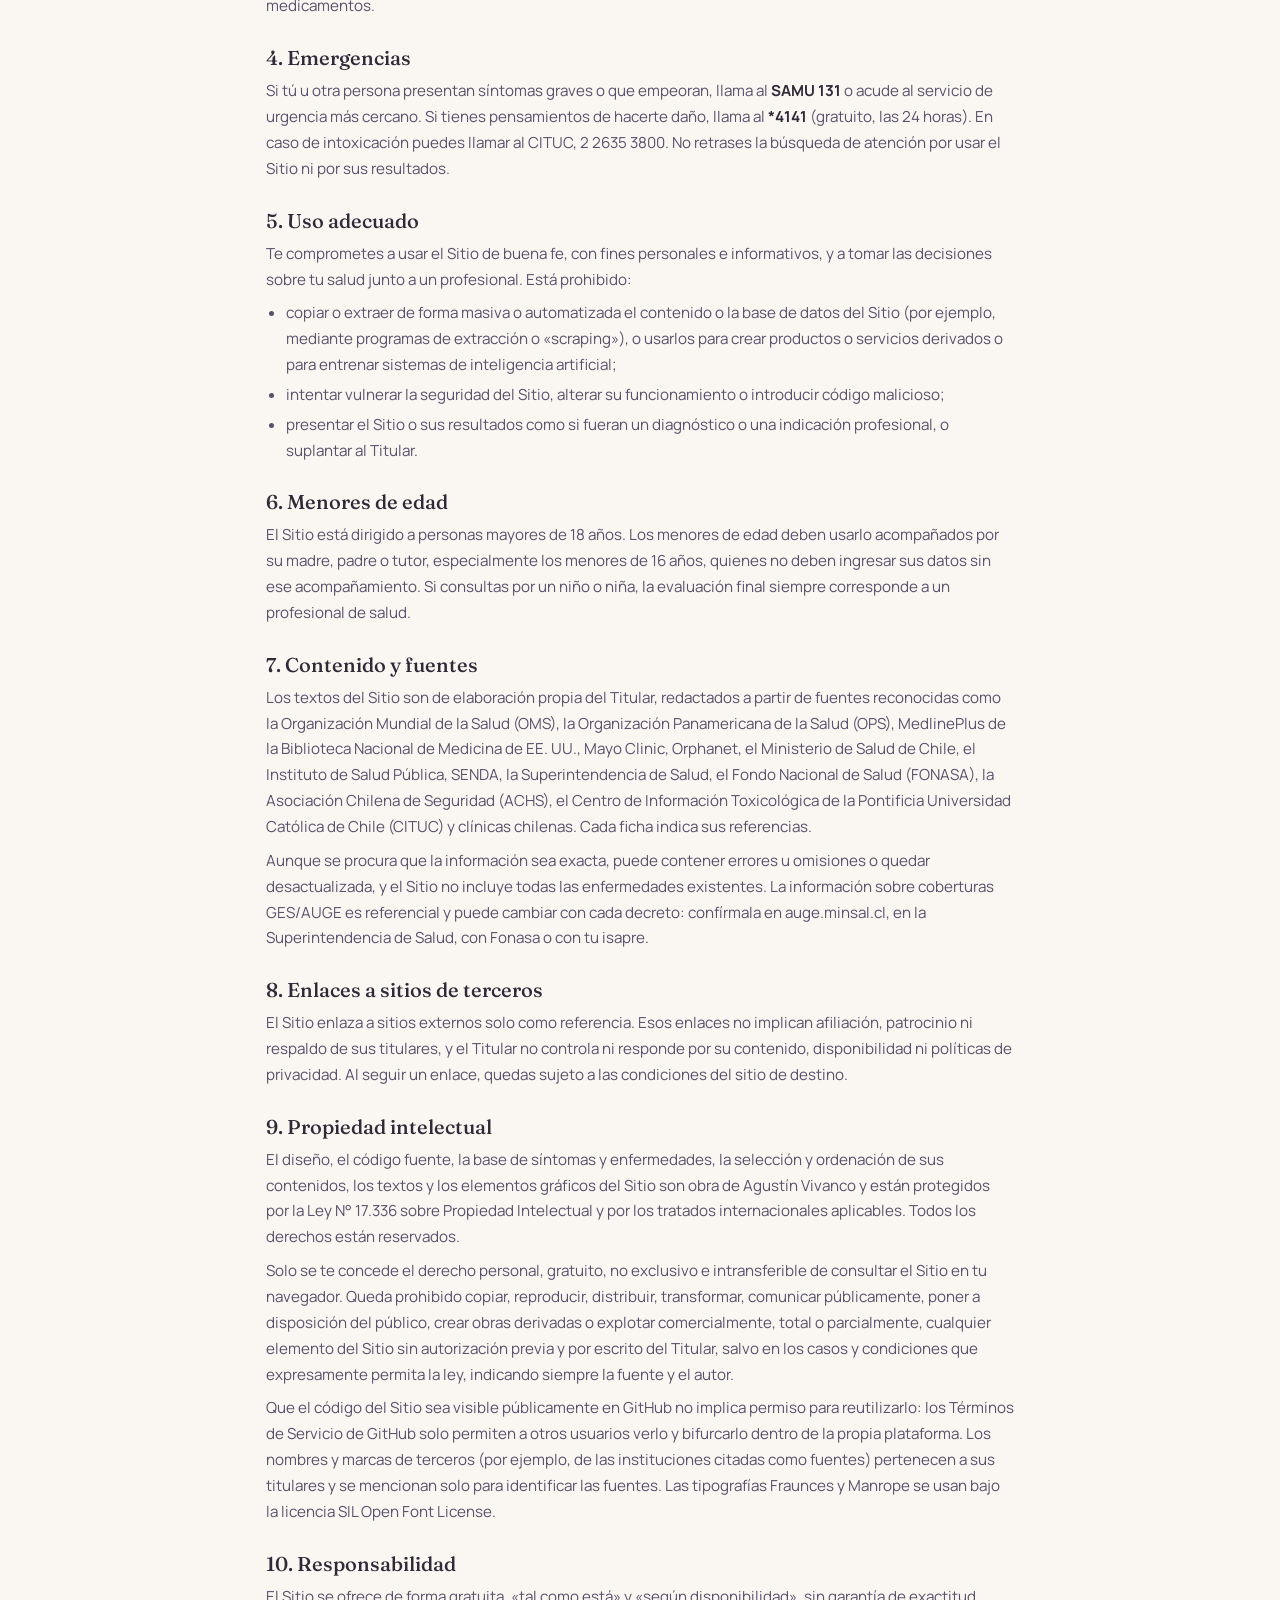
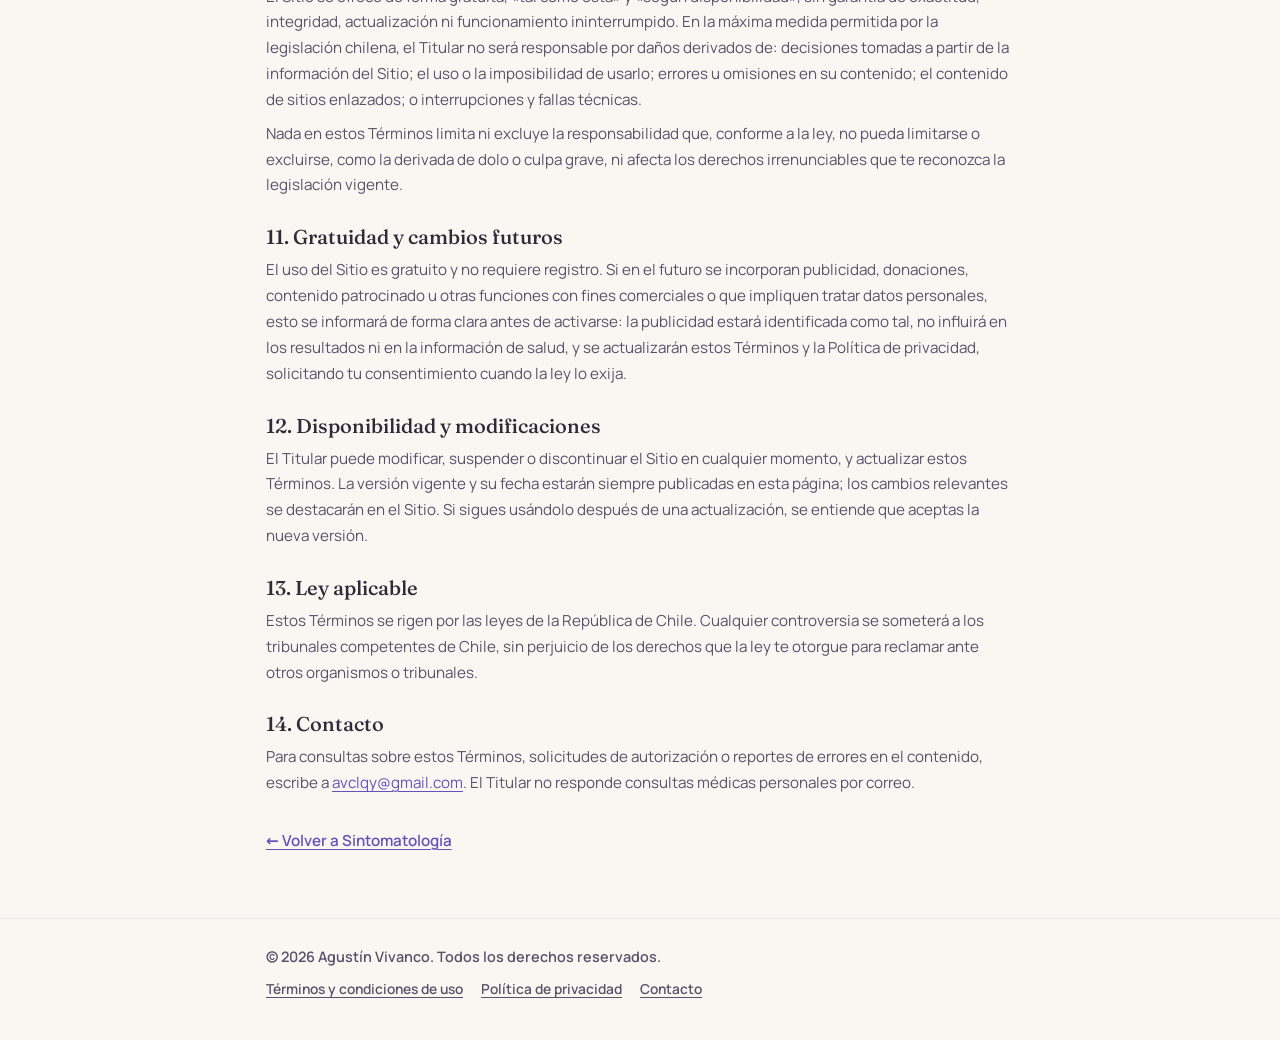
==== commit 2963763e: "Documentación: 720 enfermedades, nuevas fuentes y herramientas de prueba README con los nuevos total" ====
--- a/terminos.html
+++ b/terminos.html
@@ -96,7 +96,7 @@
 
     <section id="contenido">
       <h2>7. Contenido y fuentes</h2>
-      <p>Los textos del Sitio son de elaboración propia del Titular, redactados a partir de fuentes reconocidas como la Organización Mundial de la Salud (OMS), la Organización Panamericana de la Salud (OPS), MedlinePlus de la Biblioteca Nacional de Medicina de EE. UU., Mayo Clinic, el Ministerio de Salud de Chile, el Instituto de Salud Pública, SENDA, la Superintendencia de Salud y clínicas chilenas. Cada ficha indica sus referencias.</p>
+      <p>Los textos del Sitio son de elaboración propia del Titular, redactados a partir de fuentes reconocidas como la Organización Mundial de la Salud (OMS), la Organización Panamericana de la Salud (OPS), MedlinePlus de la Biblioteca Nacional de Medicina de EE. UU., Mayo Clinic, Orphanet, el Ministerio de Salud de Chile, el Instituto de Salud Pública, SENDA, la Superintendencia de Salud, el Fondo Nacional de Salud (FONASA), la Asociación Chilena de Seguridad (ACHS), el Centro de Información Toxicológica de la Pontificia Universidad Católica de Chile (CITUC) y clínicas chilenas. Cada ficha indica sus referencias.</p>
       <p>Aunque se procura que la información sea exacta, puede contener errores u omisiones o quedar desactualizada, y el Sitio no incluye todas las enfermedades existentes. La información sobre coberturas GES/AUGE es referencial y puede cambiar con cada decreto: confírmala en auge.minsal.cl, en la Superintendencia de Salud, con Fonasa o con tu isapre.</p>
     </section>
 
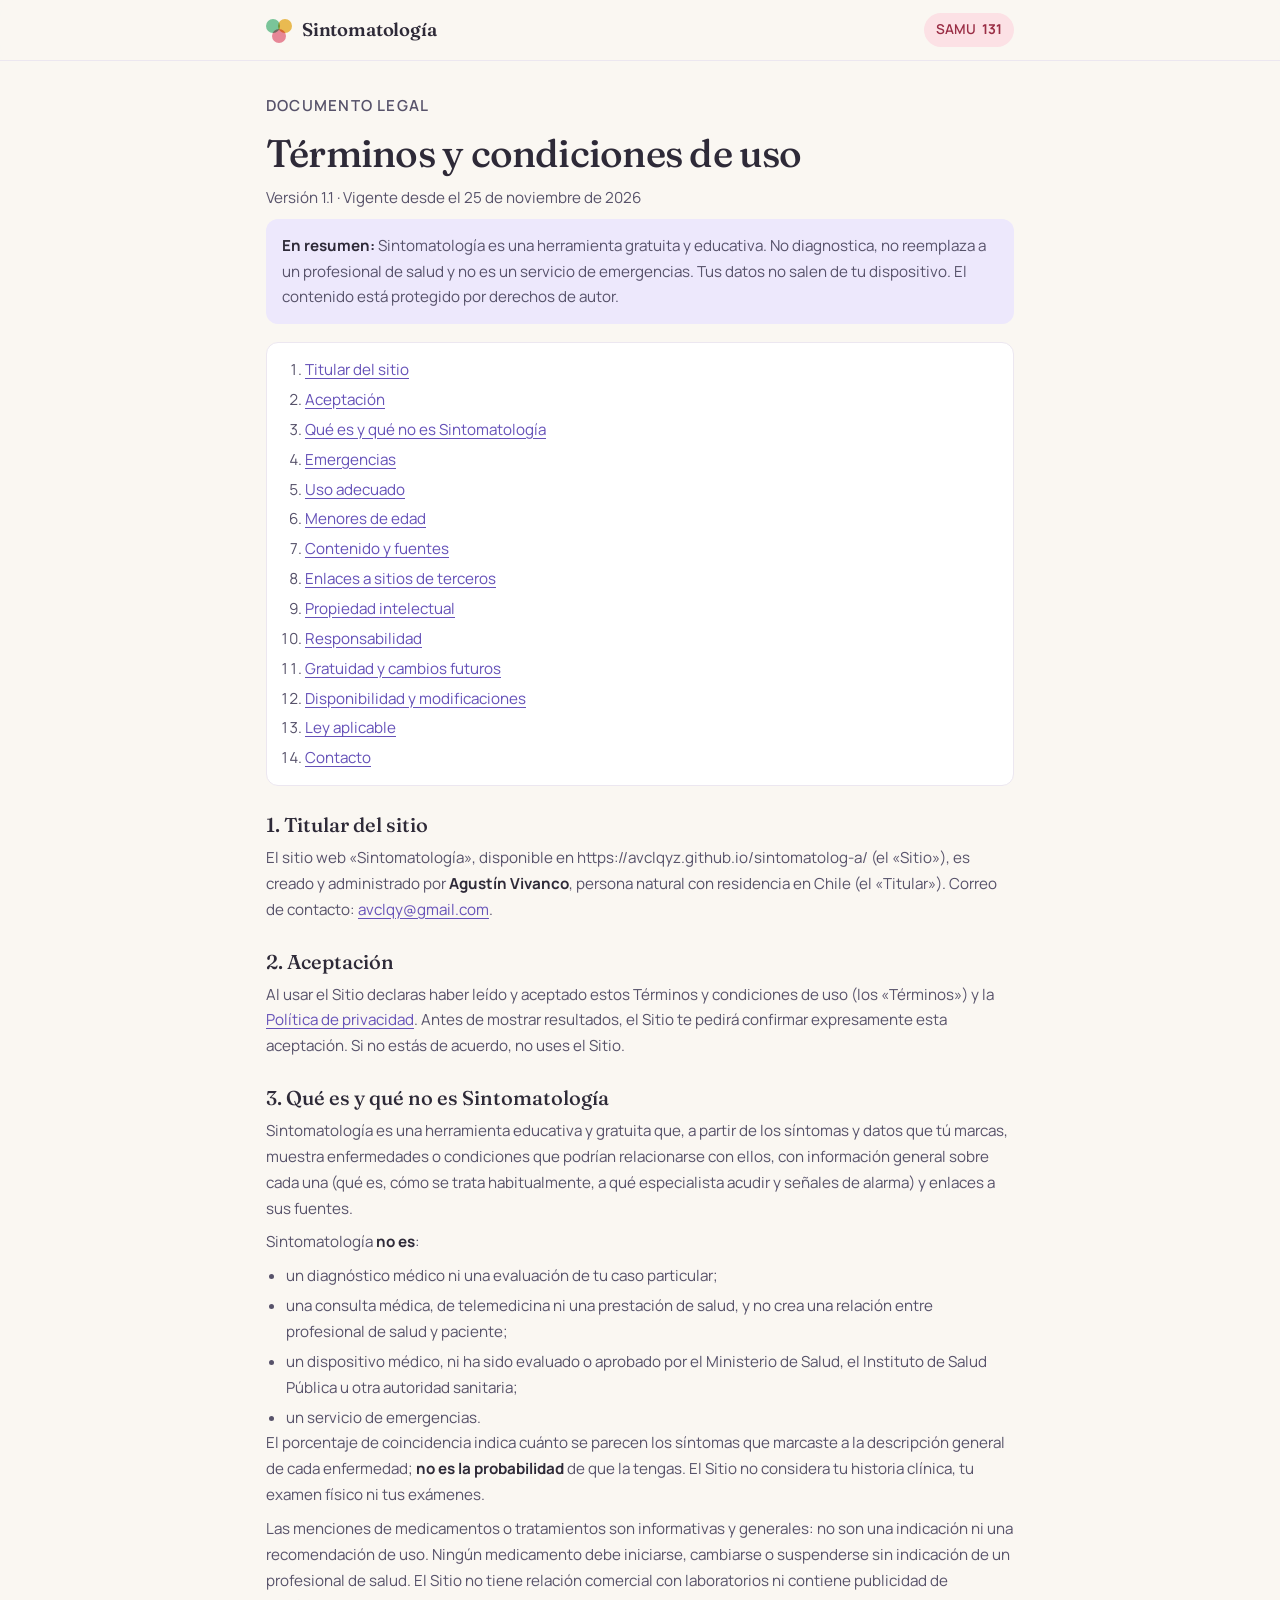
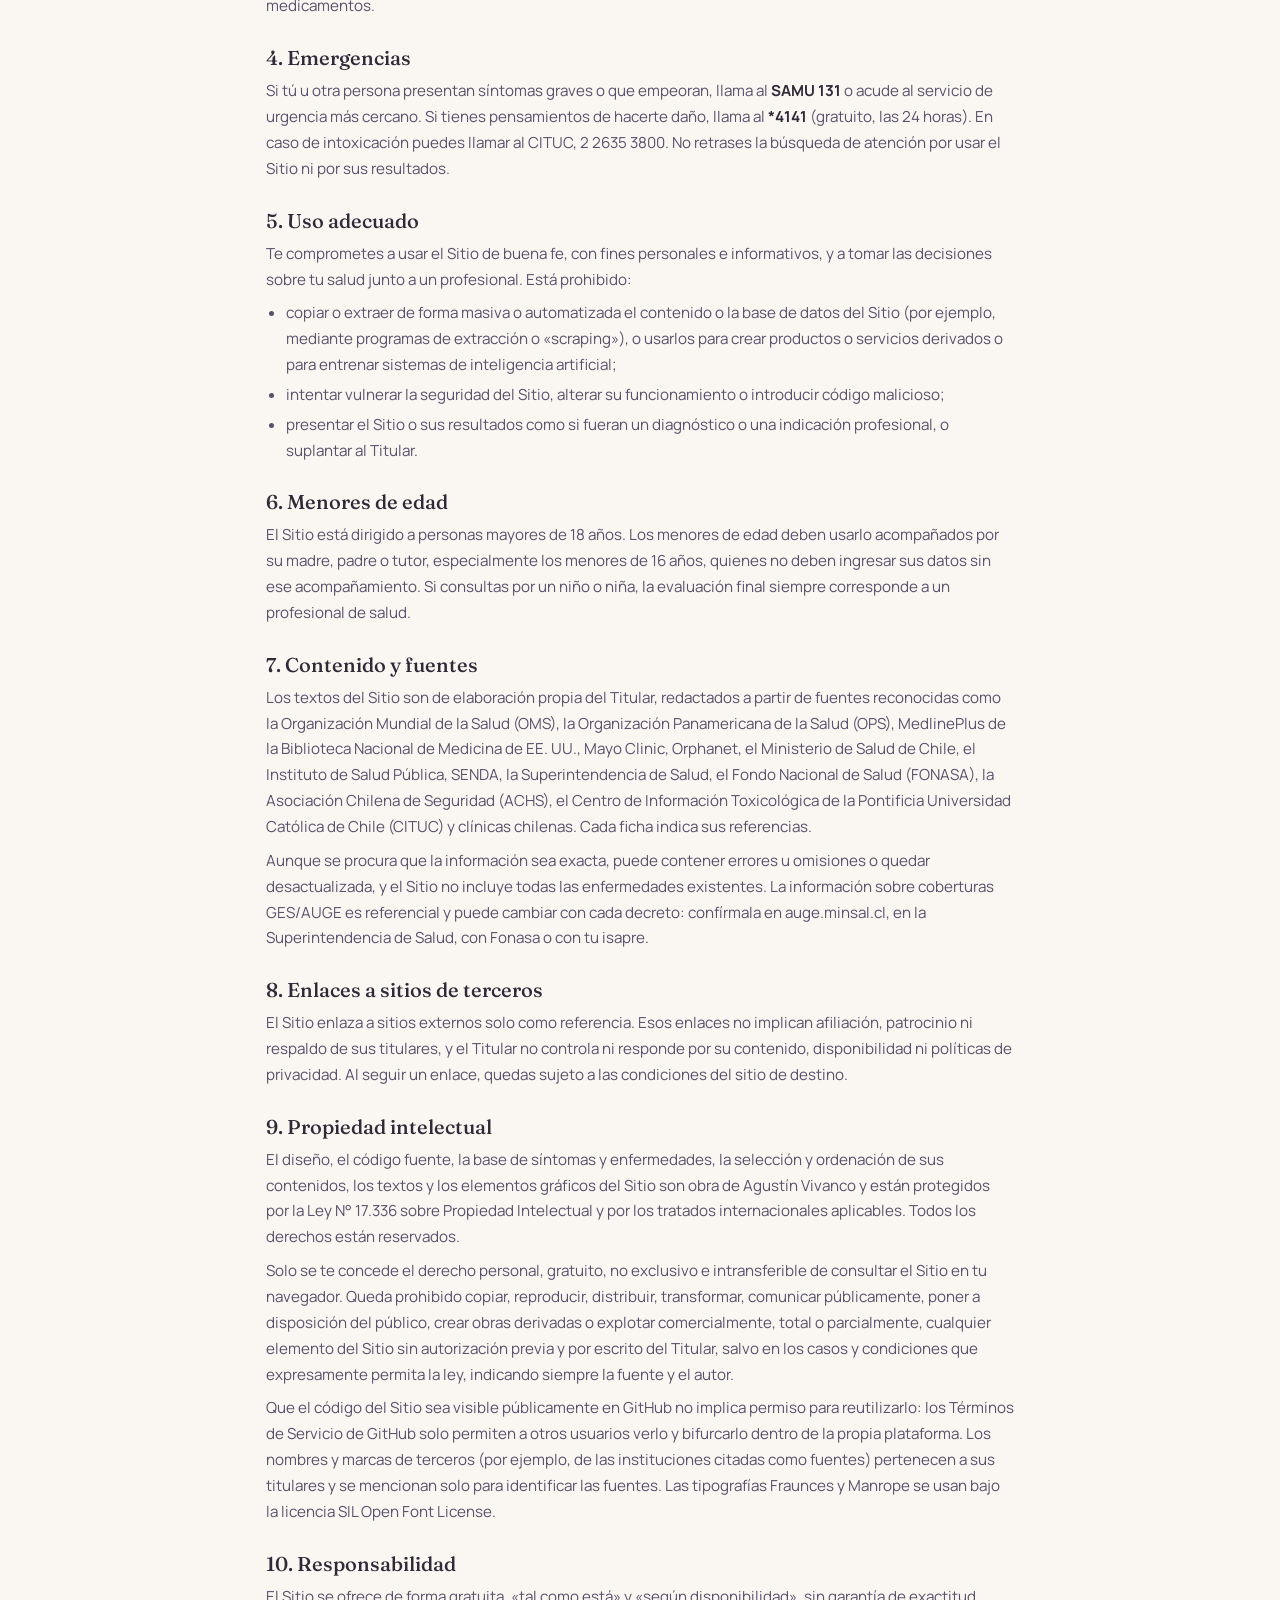
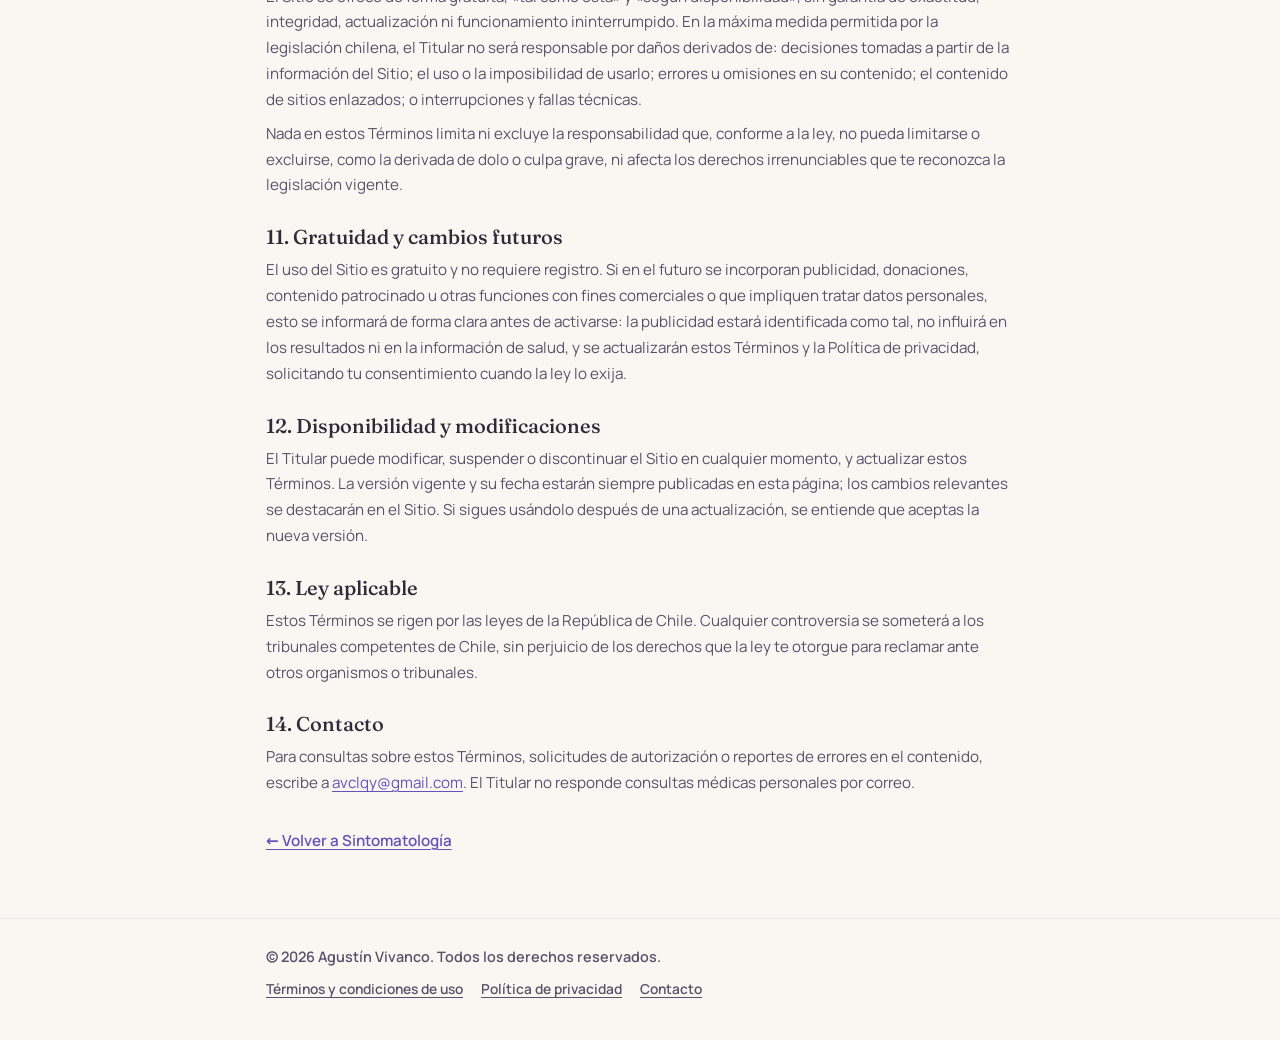
==== commit 1397e1b6: "Versión 2.0: aviso temporal de novedades y versión en el pie Aviso de la actualización (500 enfermed" ====
--- a/terminos.html
+++ b/terminos.html
@@ -27,7 +27,7 @@
   <main id="main" class="wrap doc">
     <p class="eyebrow">Documento legal</p>
     <h1>Términos y condiciones de uso</h1>
-    <p class="doc-meta">Versión 1.0 · Vigente desde el 5 de noviembre de 2026</p>
+    <p class="doc-meta">Versión 1.1 · Vigente desde el 25 de noviembre de 2026</p>
 
     <p class="doc-summary"><strong>En resumen:</strong> Sintomatología es una herramienta gratuita y educativa. No diagnostica, no reemplaza a un profesional de salud y no es un servicio de emergencias. Tus datos no salen de tu dispositivo. El contenido está protegido por derechos de autor.</p>
 
--- a/css/styles.css
+++ b/css/styles.css
@@ -435,3 +435,15 @@
   .card, .cond { box-shadow: none; }
   .cond-body { display: grid !important; }
 }
+
+/* Aviso temporal de novedades (versión 2.0) */
+.novedades { margin-top: 22px; padding: 14px 16px 16px 18px; border-radius: var(--radius); background: var(--lav); color: var(--lav-ink); border: 1px solid color-mix(in srgb, var(--lav-dot) 50%, transparent); }
+.novedades[hidden] { display: none; }
+.novedades-head { display: flex; align-items: center; gap: 10px; }
+.novedades-head h2 { flex: 1; font-size: 1rem; font-weight: 700; line-height: 1.3; }
+.novedades-tag { flex: none; padding: 2px 10px; border-radius: 999px; background: var(--surface); color: var(--primary); font-size: .72rem; font-weight: 700; letter-spacing: .04em; text-transform: uppercase; }
+.novedades-cerrar { flex: none; width: 36px; height: 36px; border: 0; border-radius: 50%; background: transparent; color: inherit; font: inherit; font-size: 1.4rem; line-height: 1; cursor: pointer; }
+.novedades-cerrar:hover { background: color-mix(in srgb, var(--lav-dot) 30%, transparent); }
+.novedades p { margin-top: 8px; font-size: .92rem; }
+.novedades ul { margin: 8px 0 0; padding-left: 20px; list-style: disc; display: grid; gap: 4px; font-size: .88rem; }
+.foot .version { color: var(--muted); font-size: .82rem; }
